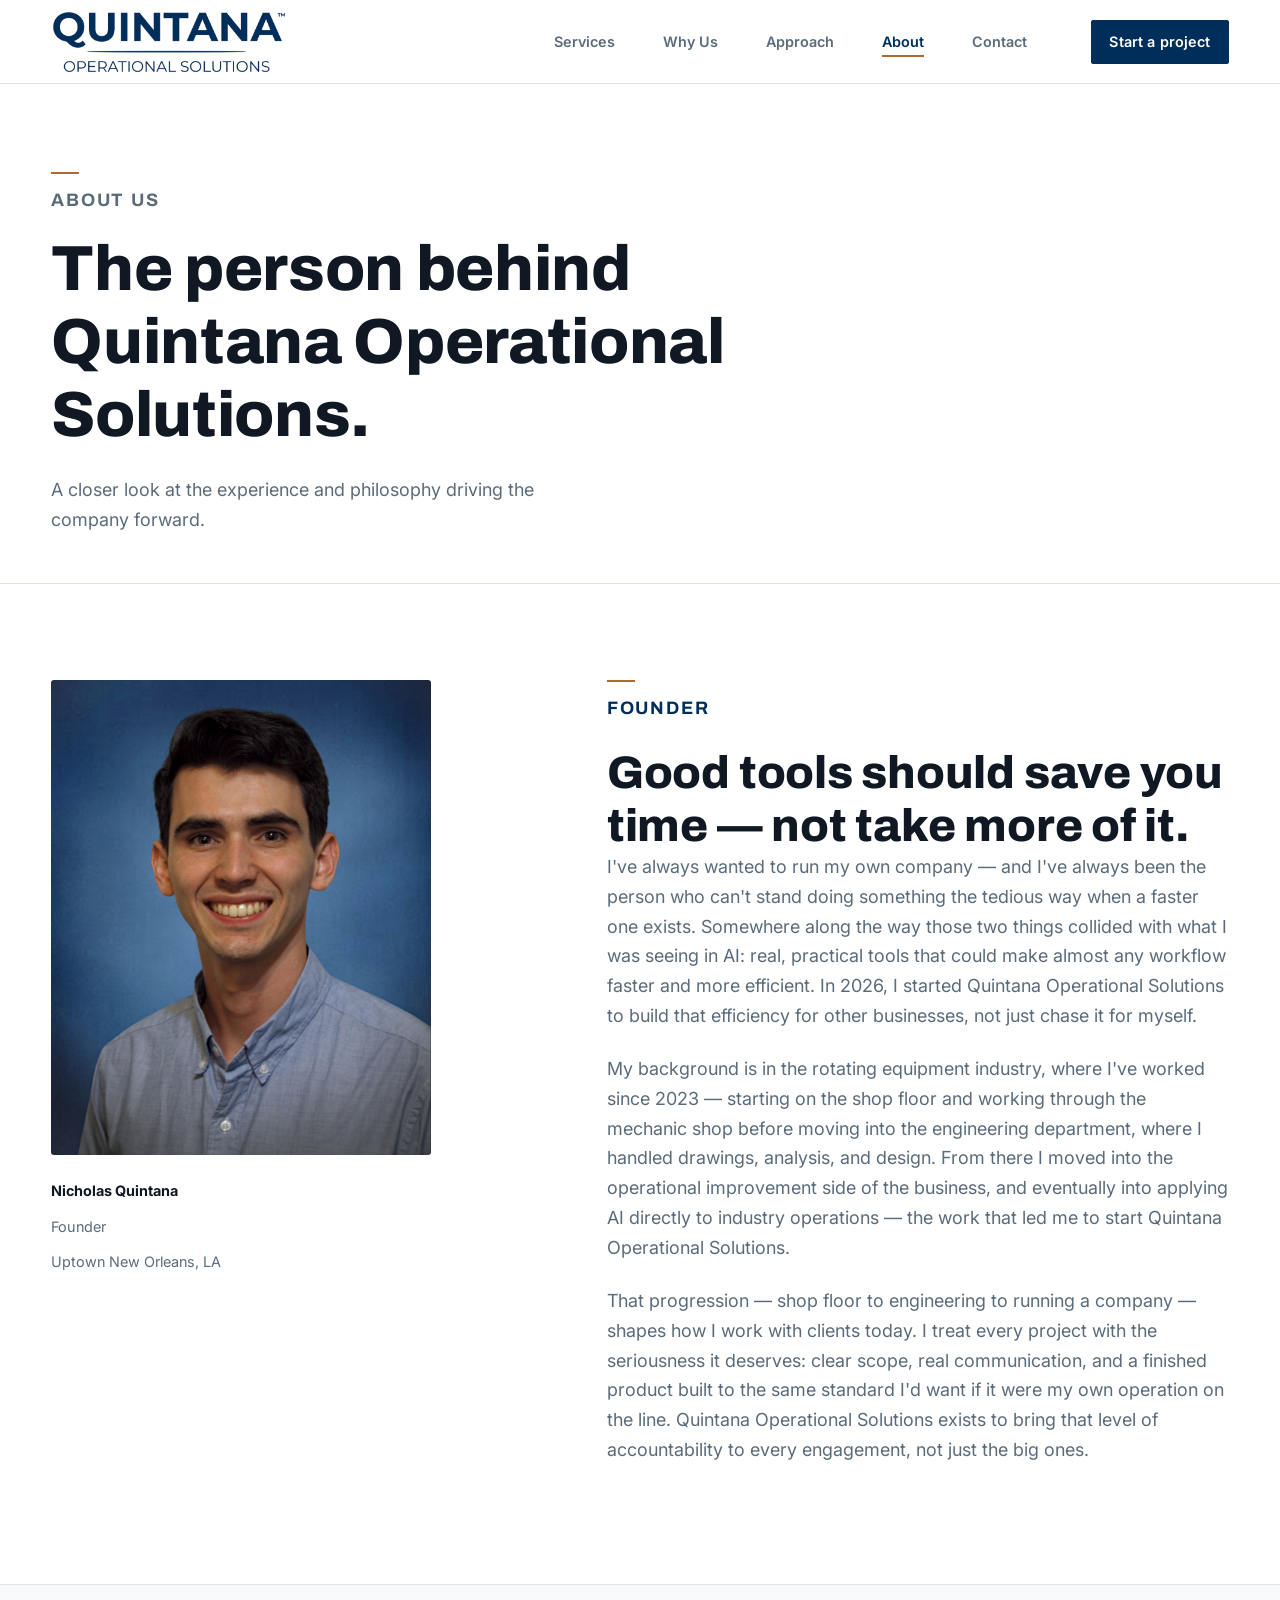
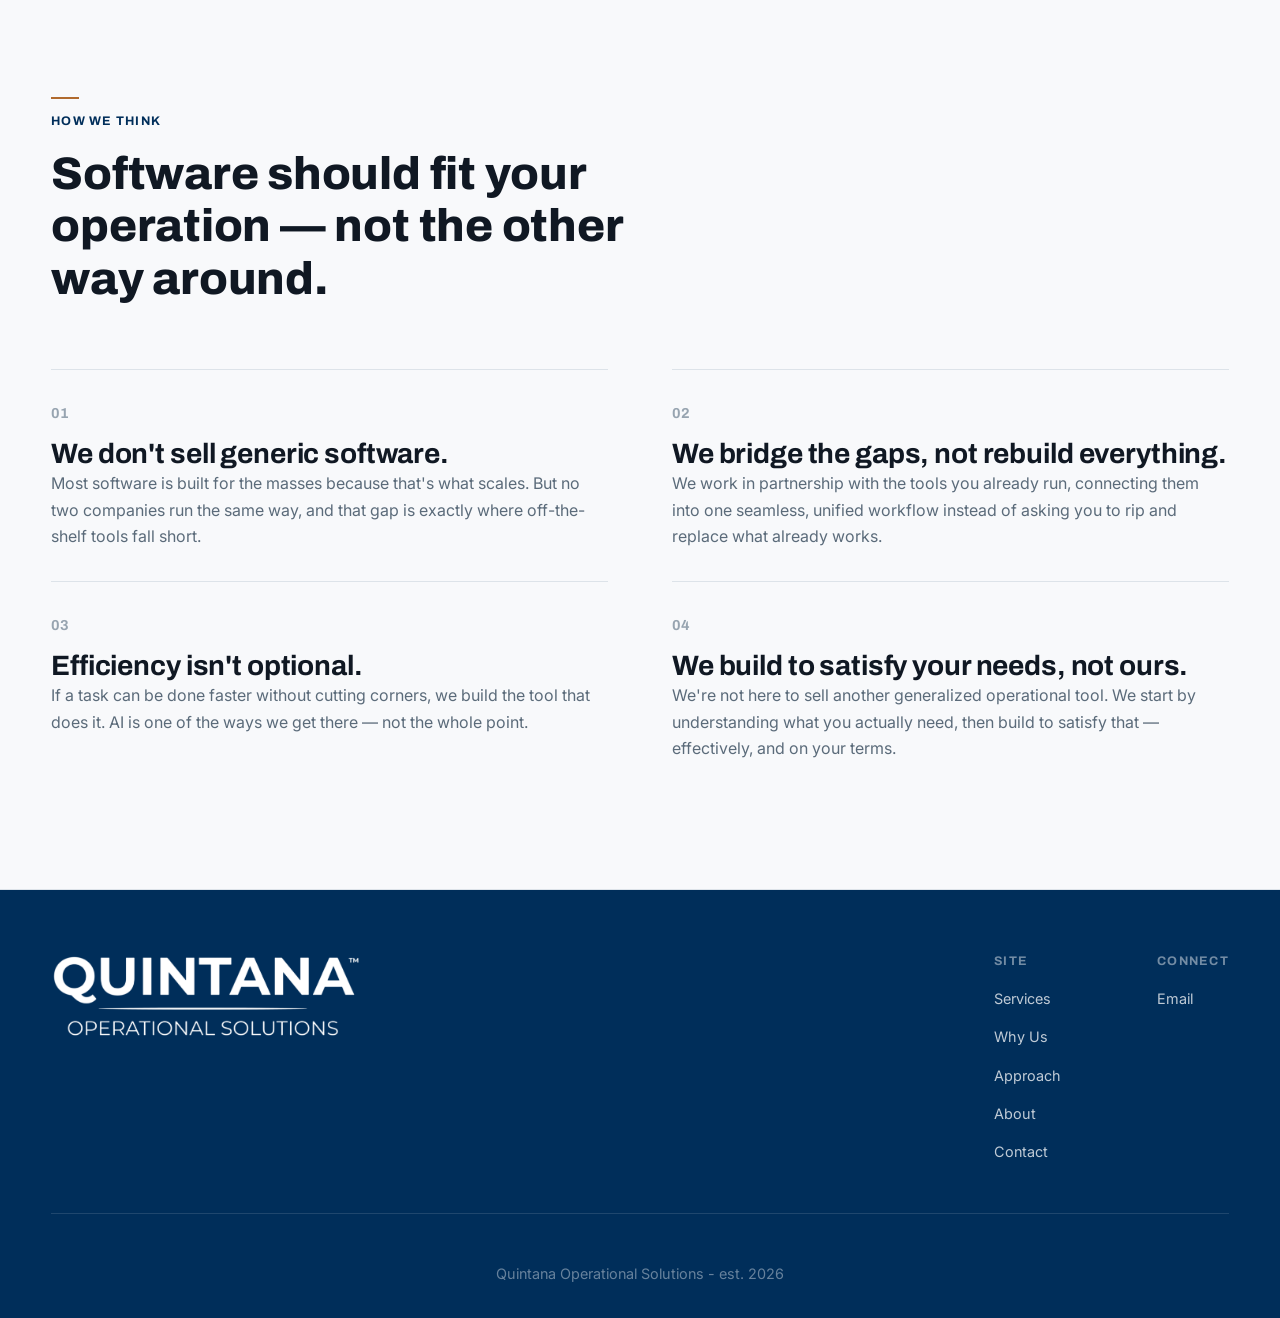
==== about.html @ 52c7de35 "Initial commit — responsive website build" ====
<!DOCTYPE html>
<html lang="en">
<head>
  <meta charset="UTF-8">
  <meta name="viewport" content="width=device-width, initial-scale=1.0">
  <title>About | Quintana Operational Solutions</title>
  <meta name="description" content="Meet Nicholas Quintana, founder of Quintana Operational Solutions — a New Orleans-based custom software and AI automation company built on hands-on industry experience.">
  <link rel="icon" type="image/png" sizes="32x32" href="assets/icons/favicon-32.png">
  <link rel="icon" type="image/png" sizes="64x64" href="assets/icons/favicon-64.png">
  <link rel="apple-touch-icon" href="assets/icons/apple-touch-icon.png">
  <meta name="theme-color" content="#002e5a">

  <link rel="preconnect" href="https://fonts.googleapis.com">
  <link rel="preconnect" href="https://fonts.gstatic.com" crossorigin>
  <link href="https://fonts.googleapis.com/css2?family=Archivo:wght@600;700;800;900&amp;family=IBM+Plex+Mono:wght@500;600&amp;family=Inter:wght@400;500;600;700&amp;display=swap" rel="stylesheet">

  <link rel="stylesheet" href="css/variables.css">
  <link rel="stylesheet" href="css/base.css">
  <link rel="stylesheet" href="css/layout.css">
  <link rel="stylesheet" href="css/components.css">
  <link rel="stylesheet" href="css/pages.css">
</head>
<body>
  <a class="skip-link" href="#main">Skip to content</a>

  <header class="site-header">
    <div class="container">
      <a class="brand" href="index.html" aria-label="Quintana Operational Solutions — home">
        <img class="brand__logo" src="assets/logo/quintana-logo-navy.png" alt="Quintana Operational Solutions" width="591" height="160">
      </a>

      <button class="nav-toggle" aria-label="Toggle navigation menu" aria-expanded="false" aria-controls="primary-nav">
        <span></span><span></span><span></span>
      </button>

      <nav class="nav" id="primary-nav" aria-label="Primary">
        <ul class="nav__links">
          <li><a href="index.html#services">Services</a></li>
          <li><a href="index.html#why-us">Why Us</a></li>
          <li><a href="index.html#approach">Approach</a></li>
          <li><a href="about.html" class="is-active" aria-current="page">About</a></li>
          <li><a href="index.html#contact">Contact</a></li>
        </ul>
        <div class="nav__cta">
          <a class="btn btn--primary btn--sm" href="index.html#contact">Start a project</a>
        </div>
      </nav>
    </div>
  </header>

  <main id="main">

    <!-- ============ PAGE HEADER ============ -->
    <section class="page-header">
      <div class="container">
        <p class="eyebrow">About Us</p>
        <h1>The person behind Quintana Operational Solutions.</h1>
        <p>A closer look at the experience and philosophy driving the company forward.</p>
      </div>
    </section>

    <!-- ============ FOUNDER BIO ============ -->
    <section class="section">
      <div class="container">
        <div class="founder-section">
          <div class="founder-section__sticky">
            <div class="founder-portrait">
              <img src="assets/photos/nicholas-quintana.jpg" alt="Nicholas Quintana, Founder of Quintana Operational Solutions">
            </div>
            <div class="founder-meta">
              <div><strong>Nicholas Quintana</strong></div>
              <div>Founder</div>
              <div>Uptown New Orleans, LA</div>
            </div>
          </div>

          <div class="founder-bio">
            <p class="eyebrow">Founder</p>
            <h2>Good tools should save you time — not take more of it.</h2>
            <p>
              I've always wanted to run my own company — and I've always been the person who
              can't stand doing something the tedious way when a faster one exists. Somewhere
              along the way those two things collided with what I was seeing in AI: real,
              practical tools that could make almost any workflow faster and more efficient.
              In 2026, I started Quintana Operational Solutions to build that efficiency for
              other businesses, not just chase it for myself.
            </p>
            <p>
              My background is in the rotating equipment industry, where I've worked since 2023
              — starting on the shop floor and working through the mechanic shop before moving
              into the engineering department, where I handled drawings, analysis, and design.
              From there I moved into the operational improvement side of the business, and
              eventually into applying AI directly to industry operations — the work that led
              me to start Quintana Operational Solutions.
            </p>
            <p>
              That progression — shop floor to engineering to running a company — shapes how I
              work with clients today. I treat every project with the seriousness it deserves:
              clear scope, real communication, and a finished product built to the same standard
              I'd want if it were my own operation on the line. Quintana Operational Solutions
              exists to bring that level of accountability to every engagement, not just the big
              ones.
            </p>
          </div>
        </div>
      </div>
    </section>

    <!-- ============ VALUES / PHILOSOPHY ============ -->
    <section class="section section--alt">
      <div class="container">
        <div class="section-head">
          <p class="eyebrow">How We Think</p>
          <h2>Software should fit your operation — not the other way around.</h2>
        </div>

        <div class="values-grid">
          <div class="value-item">
            <span class="value-item__number">01</span>
            <h3>We don't sell generic software.</h3>
            <p>Most software is built for the masses because that's what scales. But no two companies run the same way, and that gap is exactly where off-the-shelf tools fall short.</p>
          </div>
          <div class="value-item">
            <span class="value-item__number">02</span>
            <h3>We bridge the gaps, not rebuild everything.</h3>
            <p>We work in partnership with the tools you already run, connecting them into one seamless, unified workflow instead of asking you to rip and replace what already works.</p>
          </div>
          <div class="value-item">
            <span class="value-item__number">03</span>
            <h3>Efficiency isn't optional.</h3>
            <p>If a task can be done faster without cutting corners, we build the tool that does it. AI is one of the ways we get there — not the whole point.</p>
          </div>
          <div class="value-item">
            <span class="value-item__number">04</span>
            <h3>We build to satisfy your needs, not ours.</h3>
            <p>We're not here to sell another generalized operational tool. We start by understanding what you actually need, then build to satisfy that — effectively, and on your terms.</p>
          </div>
        </div>
      </div>
    </section>

  </main>

  <footer class="site-footer">
    <div class="container">
      <div class="footer-top">
        <div>
          <a class="footer-brand" href="index.html" aria-label="Quintana Operational Solutions — home">
            <img class="footer-brand__logo" src="assets/logo/quintana-logo-white.png" alt="Quintana Operational Solutions" width="591" height="160">
          </a>
        </div>

        <div class="footer-links">
          <div>
            <h4>Site</h4>
            <ul>
              <li><a href="index.html#services">Services</a></li>
              <li><a href="index.html#why-us">Why Us</a></li>
              <li><a href="index.html#approach">Approach</a></li>
              <li><a href="about.html">About</a></li>
              <li><a href="index.html#contact">Contact</a></li>
            </ul>
          </div>
          <div>
            <h4>Connect</h4>
            <ul>
              <li><a href="mailto:info@quintanaos.com">Email</a></li>
            </ul>
          </div>
        </div>
      </div>

      <div class="footer-bottom">
        <span>Quintana Operational Solutions - est. 2026</span>
      </div>
    </div>
  </footer>

  <script src="js/main.js"></script>
</body>
</html>
---- css/variables.css ----
/*
  Design tokens — Quintana Operational Solutions
  Change values here to re-theme the entire site.
*/

:root {
  /* ---- Brand color ---- */
  --navy-900: #001220; /* dark navy — contact section, footer, photo blocks */
  --navy-800: #002e5a; /* logo blue — buttons, icons, text accents */

  /* ---- Accent (muted metal — used sparingly, never decoratively) ---- */
  --accent-600: #a35a24;
  --accent-500: #b06a2e;
  --accent-100: #f4e8dc;

  /* ---- Neutrals ---- */
  --ink-900: #101823;
  --ink-700: #33404d;
  --ink-500: #5b6b7a;
  --ink-300: #97a4b0;
  --line-200: #dde3e9;
  --line-100: #eaeef2;
  --paper-000: #ffffff;
  --paper-050: #f8f9fb;
  --paper-100: #f2f4f7;

  /* ---- Semantic aliases ---- */
  --color-bg: var(--paper-000);
  --color-bg-alt: var(--paper-050);
  --color-text: var(--ink-900);
  --color-text-soft: var(--ink-500);
  --color-border: var(--line-200);
  --color-brand: var(--navy-800);
  --color-brand-dark: var(--navy-900);
  --color-accent: var(--accent-500);

  /* ---- Typography ----
     Headings use a confident geometric grotesque (pairs with the wordmark).
     Body copy stays on a neutral, highly-legible sans.
     Monospace is reserved for tabular data only (dates, figures) — not decoration. */
  --font-heading: "Archivo", "Arial Narrow", Arial, sans-serif;
  --font-sans: "Inter", -apple-system, BlinkMacSystemFont, "Segoe UI", Roboto,
    Helvetica, Arial, sans-serif;
  --font-mono: "IBM Plex Mono", "SFMono-Regular", Consolas, "Liberation Mono",
    Menlo, monospace;

  --fs-900: clamp(2.5rem, 1.9rem + 2.6vw, 4.1rem);    /* hero H1 */
  --fs-800: clamp(2rem, 1.7rem + 1.5vw, 2.85rem);     /* section H2 */
  --fs-700: clamp(1.4rem, 1.25rem + 0.7vw, 1.75rem);  /* H3 */
  --fs-600: clamp(1.1rem, 1.02rem + 0.35vw, 1.3rem);  /* H4 / lead */
  --fs-500: 1.125rem; /* body large */
  --fs-400: 1rem;     /* body */
  --fs-300: 0.9rem;   /* small */
  --fs-200: 0.78rem;  /* label */

  --lh-tight: 1.15;
  --lh-snug: 1.35;
  --lh-normal: 1.65;

  /* ---- Spacing scale ---- */
  --space-1: 0.25rem;
  --space-2: 0.5rem;
  --space-3: 0.75rem;
  --space-4: 1rem;
  --space-5: 1.5rem;
  --space-6: 2rem;
  --space-7: 3rem;
  --space-8: 4rem;
  --space-9: 6rem;
  --space-10: 8rem;

  /* ---- Layout ---- */
  --container-max: 1440px;
  --container-pad: clamp(1.25rem, 4vw, 4rem);
  --radius-sm: 2px;
  --radius-md: 3px;
  --header-h: 84px;

  /* ---- Motion ---- */
  --ease-out: cubic-bezier(0.16, 1, 0.3, 1);
  --dur-fast: 150ms;
  --dur-med: 300ms;

  /* ---- Effects ---- */
  --shadow-sm: 0 1px 2px rgba(16, 24, 35, 0.06), 0 1px 1px rgba(16, 24, 35, 0.04);
  --shadow-md: 0 8px 24px rgba(16, 24, 35, 0.08), 0 2px 6px rgba(16, 24, 35, 0.05);
  --shadow-lg: 0 20px 48px rgba(0, 18, 32, 0.14), 0 4px 12px rgba(0, 18, 32, 0.06);
}
---- css/base.css ----
/* Reset & base element styles */

*,
*::before,
*::after {
  box-sizing: border-box;
}

html {
  -webkit-text-size-adjust: 100%;
  scroll-behavior: smooth;
}

html:focus-within {
  scroll-behavior: smooth;
}

@media (prefers-reduced-motion: reduce) {
  html {
    scroll-behavior: auto;
  }
  *,
  *::before,
  *::after {
    animation-duration: 0.01ms !important;
    animation-iteration-count: 1 !important;
    transition-duration: 0.01ms !important;
    scroll-behavior: auto !important;
  }
}

body {
  margin: 0;
  font-family: var(--font-sans);
  font-size: var(--fs-400);
  line-height: var(--lh-normal);
  color: var(--color-text);
  background: var(--color-bg);
  -webkit-font-smoothing: antialiased;
  -moz-osx-font-smoothing: grayscale;
  text-rendering: optimizeLegibility;
}

img,
picture,
svg {
  max-width: 100%;
  display: block;
}

a {
  color: inherit;
  text-decoration: none;
}

ul,
ol {
  padding: 0;
  margin: 0;
  list-style: none;
}

h1,
h2,
h3,
h4,
p,
figure {
  margin: 0;
}

h1,
h2,
h3,
h4 {
  font-family: var(--font-heading);
  font-weight: 700;
  line-height: var(--lh-tight);
  letter-spacing: -0.005em;
  color: var(--color-text);
}

h1 {
  font-size: var(--fs-900);
  font-weight: 800;
}

h2 {
  font-size: var(--fs-800);
  font-weight: 800;
}

h3 {
  font-size: var(--fs-700);
}

h4 {
  font-size: var(--fs-600);
}

p {
  color: var(--color-text-soft);
}

button {
  font-family: inherit;
}

input,
textarea,
select {
  font-family: inherit;
  font-size: inherit;
}

/* Accessible focus ring, consistent across interactive elements */
a:focus-visible,
button:focus-visible,
input:focus-visible,
textarea:focus-visible {
  outline: 2px solid var(--color-accent);
  outline-offset: 3px;
  border-radius: var(--radius-sm);
}

::selection {
  background: var(--navy-800);
  color: var(--paper-000);
}

.visually-hidden {
  position: absolute;
  width: 1px;
  height: 1px;
  padding: 0;
  margin: -1px;
  overflow: hidden;
  clip: rect(0, 0, 0, 0);
  white-space: nowrap;
  border: 0;
}

/* Skip link for keyboard users */
.skip-link {
  position: absolute;
  top: -48px;
  left: var(--space-4);
  z-index: 1000;
  background: var(--color-brand);
  color: #fff;
  padding: var(--space-3) var(--space-5);
  border-radius: var(--radius-sm);
  font-size: var(--fs-300);
  transition: top var(--dur-fast) var(--ease-out);
}

.skip-link:focus {
  top: var(--space-4);
}
---- css/layout.css ----
/* Structural layout: containers, grid, section rhythm */

.container {
  width: 100%;
  max-width: var(--container-max);
  margin-inline: auto;
  padding-inline: var(--container-pad);
}

.container--narrow {
  max-width: 800px;
}

section {
  position: relative;
}

.section {
  padding-block: var(--space-9);
}

@media (max-width: 1024px) {
  .section {
    padding-block: var(--space-8);
  }
}

@media (max-width: 640px) {
  .section {
    padding-block: var(--space-7);
  }
}

.section--tight {
  padding-block: var(--space-8);
}

.section--alt {
  background: var(--color-bg-alt);
  border-block: 1px solid var(--color-border);
}

.section--dark {
  background: var(--color-brand);
  color: #fff;
}

.section--dark h2,
.section--dark h3 {
  color: #fff;
}

.section--dark p {
  color: rgba(255, 255, 255, 0.7);
}


.section-head {
  max-width: 640px;
  margin-bottom: var(--space-8);
}

.section-head--center {
  max-width: 640px;
  margin-inline: auto;
  text-align: center;
}

.section-head h2 {
  margin-top: var(--space-4);
}

.section-head p {
  margin-top: var(--space-4);
}

@media (max-width: 640px) {
  .section-head {
    margin-bottom: var(--space-6);
  }
}

/* Generic responsive grids */
.grid {
  display: grid;
  gap: var(--space-6);
}

.grid--3 {
  grid-template-columns: repeat(3, 1fr);
}

.grid--2 {
  grid-template-columns: repeat(2, 1fr);
}

@media (max-width: 1024px) {
  .grid--3 {
    grid-template-columns: repeat(2, 1fr);
  }
}

@media (max-width: 640px) {
  .grid--3,
  .grid--2 {
    grid-template-columns: 1fr;
  }
}

.stack {
  display: flex;
  flex-direction: column;
}

.cluster {
  display: flex;
  align-items: center;
  flex-wrap: wrap;
  gap: var(--space-4);
}

/* Thin horizontal rule, used as a quiet section divider */
.rule {
  height: 1px;
  background: var(--color-border);
  border: none;
  margin: 0;
}
---- css/components.css ----
/* Reusable UI components */

/* ============ Eyebrow / section label ============ */
.eyebrow {
  display: block;
  font-family: var(--font-heading);
  font-size: var(--fs-200);
  letter-spacing: 0.1em;
  text-transform: uppercase;
  color: var(--color-brand);
  font-weight: 700;
}

.eyebrow::before {
  content: "";
  display: block;
  width: 28px;
  height: 2px;
  background: var(--color-accent);
  margin-bottom: var(--space-3);
}

.eyebrow--on-dark {
  color: rgba(255, 255, 255, 0.85);
}

.eyebrow--on-dark::before {
  background: rgba(255, 255, 255, 0.55);
}

/* ============ Buttons ============ */
.btn {
  display: inline-flex;
  align-items: center;
  justify-content: center;
  gap: var(--space-2);
  padding: 0.85em 1.6em;
  font-size: var(--fs-300);
  font-weight: 600;
  letter-spacing: 0.01em;
  border-radius: var(--radius-sm);
  border: 1px solid transparent;
  cursor: pointer;
  transition: background var(--dur-fast) var(--ease-out),
    border-color var(--dur-fast) var(--ease-out),
    color var(--dur-fast) var(--ease-out),
    transform var(--dur-fast) var(--ease-out);
  white-space: nowrap;
  min-height: 44px;
}

.btn:active {
  transform: translateY(1px);
}

.btn--primary {
  background: var(--color-brand);
  color: #fff;
  border-color: var(--color-brand);
}

.btn--primary:hover {
  background: var(--navy-900);
  border-color: var(--navy-900);
}

.btn--ghost {
  background: transparent;
  color: var(--color-text);
  border-color: var(--color-border);
}

.btn--ghost:hover {
  border-color: var(--color-brand);
  color: var(--color-brand);
}

.btn--on-dark {
  background: #fff;
  color: var(--color-brand-dark);
  border-color: #fff;
}

.btn--on-dark:hover {
  background: var(--accent-100);
  border-color: var(--accent-100);
}

.btn--ghost-on-dark {
  background: transparent;
  color: #fff;
  border-color: rgba(255, 255, 255, 0.35);
}

.btn--ghost-on-dark:hover {
  border-color: #fff;
}

.btn--sm {
  padding: 0.6em 1.2em;
  font-size: var(--fs-300);
}

/* Text link with animated underline / arrow */
.link-arrow {
  display: inline-flex;
  align-items: center;
  gap: var(--space-2);
  font-size: var(--fs-300);
  font-weight: 600;
  color: var(--color-brand);
  border-bottom: 1px solid var(--color-border);
  padding-bottom: 2px;
  transition: border-color var(--dur-fast) var(--ease-out), gap var(--dur-fast) var(--ease-out);
}

.link-arrow svg {
  width: 14px;
  height: 14px;
  transition: transform var(--dur-fast) var(--ease-out);
}

.link-arrow:hover {
  border-color: var(--color-brand);
  gap: var(--space-3);
}

.link-arrow:hover svg {
  transform: translateX(2px);
}

/* ============ Site header / nav ============ */
.site-header {
  position: sticky;
  top: 0;
  z-index: 500;
  height: var(--header-h);
  display: flex;
  align-items: center;
  border-bottom: 1px solid var(--color-border);
  transition: box-shadow var(--dur-med) var(--ease-out);
}

/* Blur lives on a pseudo-element, not .site-header itself — filter/backdrop-filter
   on an ancestor becomes the containing block for position:fixed descendants,
   which would hijack the mobile nav overlay's fixed positioning. */
.site-header::before {
  content: "";
  position: absolute;
  inset: 0;
  z-index: -1;
  background: rgba(255, 255, 255, 0.92);
  backdrop-filter: saturate(180%) blur(10px);
  -webkit-backdrop-filter: saturate(180%) blur(10px);
}

.site-header.is-scrolled {
  box-shadow: var(--shadow-sm);
}

.site-header .container {
  display: flex;
  align-items: center;
  justify-content: space-between;
  gap: var(--space-6);
  height: 100%;
}

.brand {
  display: flex;
  align-items: center;
}

.brand__logo {
  height: 64px;
  width: auto;
  display: block;
}

@media (max-width: 480px) {
  .brand__logo {
    height: 46px;
  }
}

.nav {
  display: flex;
  align-items: center;
  gap: var(--space-8);
}

.nav__links {
  display: flex;
  align-items: center;
  gap: var(--space-7);
}

.nav__links a {
  font-size: var(--fs-300);
  font-weight: 600;
  color: var(--color-text-soft);
  position: relative;
  padding-block: 4px;
  transition: color var(--dur-fast) var(--ease-out);
}

.nav__links a:hover,
.nav__links a.is-active {
  color: var(--color-brand);
}

.nav__links a.is-active::after {
  content: "";
  position: absolute;
  left: 0;
  right: 0;
  bottom: -3px;
  height: 2px;
  background: var(--color-accent);
}

.nav__cta {
  display: flex;
}

.nav-toggle {
  display: none;
  flex-direction: column;
  justify-content: center;
  gap: 5px;
  width: 40px;
  height: 40px;
  border: 1px solid var(--color-border);
  border-radius: var(--radius-sm);
  background: #fff;
  cursor: pointer;
  padding: 0;
}

.nav-toggle span {
  display: block;
  width: 18px;
  height: 2px;
  margin-inline: auto;
  background: var(--color-brand-dark);
  transition: transform var(--dur-fast) var(--ease-out), opacity var(--dur-fast) var(--ease-out);
}

.nav-toggle[aria-expanded="true"] span:nth-child(1) {
  transform: translateY(7px) rotate(45deg);
}

.nav-toggle[aria-expanded="true"] span:nth-child(2) {
  opacity: 0;
}

.nav-toggle[aria-expanded="true"] span:nth-child(3) {
  transform: translateY(-7px) rotate(-45deg);
}

@media (max-width: 1024px) {
  .nav-toggle {
    display: flex;
  }

  .nav {
    position: fixed;
    inset: var(--header-h) 0 0 0;
    background: #fff;
    flex-direction: column;
    align-items: stretch;
    justify-content: flex-start;
    padding: var(--space-7) var(--container-pad);
    gap: var(--space-8);
    transform: translateY(-8px);
    opacity: 0;
    visibility: hidden;
    pointer-events: none;
    transition: opacity var(--dur-med) var(--ease-out),
      transform var(--dur-med) var(--ease-out),
      visibility var(--dur-med);
    overflow-y: auto;
  }

  .nav.is-open {
    opacity: 1;
    transform: translateY(0);
    visibility: visible;
    pointer-events: auto;
  }

  .nav__links {
    flex-direction: column;
    align-items: flex-start;
    gap: var(--space-6);
  }

  .nav__links a {
    font-size: var(--fs-600);
    padding-block: var(--space-2);
    min-height: 44px;
    display: flex;
    align-items: center;
  }

  .nav__cta .btn {
    width: 100%;
    min-height: 48px;
  }
}

/* ============ Cards ============ */
.card {
  background: var(--paper-000);
  border: 1px solid var(--color-border);
  border-radius: var(--radius-md);
  padding: var(--space-6);
  position: relative;
  transition: border-color var(--dur-fast) var(--ease-out),
    box-shadow var(--dur-fast) var(--ease-out),
    transform var(--dur-fast) var(--ease-out);
}

.card:hover {
  box-shadow: var(--shadow-md);
  border-color: var(--ink-300);
  transform: translateY(-2px);
}

.service-card__icon {
  width: 30px;
  height: 30px;
  display: flex;
  align-items: center;
  justify-content: center;
  color: var(--color-brand);
  margin-bottom: var(--space-6);
}

.service-card__icon svg {
  width: 30px;
  height: 30px;
}

.service-card h3 {
  margin-bottom: var(--space-3);
  font-size: var(--fs-600);
}

.service-card p {
  margin-bottom: var(--space-5);
}

/* ============ Stat / metric strip ============ */
.stat-strip {
  display: grid;
  grid-template-columns: repeat(3, 1fr);
  border: 1px solid var(--color-border);
  border-radius: var(--radius-md);
  overflow: hidden;
}

.stat-strip--2 {
  grid-template-columns: repeat(2, 1fr);
}

.stat-strip--on-dark {
  border-color: rgba(255, 255, 255, 0.18);
}

.stat {
  padding: var(--space-6);
  text-align: left;
  border-left: 1px solid var(--color-border);
}

.stat:first-child {
  border-left: none;
}

.stat-strip--on-dark .stat {
  border-left-color: rgba(255, 255, 255, 0.18);
}

.stat__value {
  font-family: var(--font-mono);
  font-size: var(--fs-700);
  font-weight: 600;
  color: var(--color-brand);
  display: block;
  margin-bottom: var(--space-2);
}

.stat-strip--on-dark .stat__value {
  color: #fff;
}

.stat__value--text {
  font-family: var(--font-heading);
  font-size: var(--fs-600);
  word-break: break-word;
}

.stat__value--text:is(a):hover {
  color: var(--accent-500);
}

.stat__label {
  font-size: var(--fs-300);
  color: var(--color-text-soft);
}

.stat-strip--on-dark .stat__label {
  color: rgba(255, 255, 255, 0.6);
}

@media (max-width: 640px) {
  .stat-strip {
    grid-template-columns: 1fr;
  }
  .stat {
    border-left: none;
  }
  .stat:not(:first-child) {
    border-top: 1px solid var(--color-border);
  }
  .stat-strip--on-dark .stat:not(:first-child) {
    border-top-color: rgba(255, 255, 255, 0.18);
  }
}

/* ============ Process steps ============ */
.steps {
  display: grid;
  grid-template-columns: repeat(4, 1fr);
  gap: var(--space-6);
}

.step {
  padding-top: var(--space-5);
  border-top: 2px solid var(--color-border);
  position: relative;
}

.step__number {
  font-family: var(--font-heading);
  font-size: var(--fs-300);
  color: var(--ink-300);
  font-weight: 700;
  display: block;
  margin-bottom: var(--space-4);
}

.step h3 {
  font-size: var(--fs-600);
  margin-bottom: var(--space-3);
}

@media (max-width: 1024px) {
  .steps {
    grid-template-columns: repeat(2, 1fr);
  }
}

@media (max-width: 640px) {
  .steps {
    grid-template-columns: 1fr;
  }
}

/* ============ Work / case study ============ */
.work-item {
  display: grid;
  grid-template-columns: 1.1fr 1fr;
  gap: var(--space-8);
  align-items: center;
  padding-block: var(--space-8);
  border-top: 1px solid var(--color-border);
}

.work-item:first-of-type {
  border-top: none;
  padding-top: 0;
}

.work-item__media {
  aspect-ratio: 4 / 3;
  border-radius: var(--radius-md);
  border: 1px solid var(--color-border);
  background: var(--paper-050);
  position: relative;
  overflow: hidden;
  display: flex;
  align-items: center;
  justify-content: center;
}

.work-item__media span {
  font-family: var(--font-sans);
  font-size: var(--fs-300);
  font-weight: 500;
  color: var(--ink-300);
}

.work-item__tags {
  display: flex;
  align-items: center;
  flex-wrap: wrap;
  gap: var(--space-1) var(--space-3);
  margin-bottom: var(--space-4);
}

.tag {
  font-family: var(--font-heading);
  font-size: 0.72rem;
  letter-spacing: 0.06em;
  text-transform: uppercase;
  font-weight: 700;
  color: var(--color-text-soft);
}

.tag:not(:last-child)::after {
  content: "\2013";
  margin-left: var(--space-3);
  color: var(--line-200);
}

.work-item h3 {
  margin-bottom: var(--space-4);
}

.work-item p {
  margin-bottom: var(--space-5);
}

@media (max-width: 1024px) {
  .work-item {
    grid-template-columns: 1fr;
    gap: var(--space-5);
  }
  .work-item__media {
    order: -1;
  }
}

@media (max-width: 640px) {
  .work-item {
    padding-block: var(--space-6);
  }
}

/* ============ About teaser ============ */
.about-teaser {
  display: grid;
  grid-template-columns: 0.9fr 1.1fr;
  gap: var(--space-9);
  align-items: center;
}

.about-teaser__portrait {
  aspect-ratio: 4 / 5;
  max-width: 380px;
  border-radius: var(--radius-md);
  background: var(--navy-900);
  position: relative;
  overflow: hidden;
}

.about-teaser__portrait img {
  width: 100%;
  height: 100%;
  object-fit: cover;
  display: block;
}

@media (max-width: 1024px) {
  .about-teaser {
    grid-template-columns: 1fr;
    gap: var(--space-6);
  }
  .about-teaser__portrait {
    max-width: 320px;
  }
}

/* ============ Footer ============ */
.site-footer {
  background: var(--color-brand);
  color: rgba(255, 255, 255, 0.7);
  padding-block: var(--space-8) var(--space-6);
}

.site-footer .container {
  display: flex;
  flex-direction: column;
  gap: var(--space-7);
}

.footer-top {
  display: flex;
  justify-content: space-between;
  align-items: flex-start;
  gap: var(--space-7);
  flex-wrap: wrap;
  padding-bottom: var(--space-7);
  border-bottom: 1px solid rgba(255, 255, 255, 0.12);
}

.footer-brand {
  display: inline-flex;
}

.footer-brand__logo {
  height: 84px;
  width: auto;
  display: block;
}

.footer-tagline {
  max-width: 320px;
  font-size: var(--fs-300);
  color: rgba(255, 255, 255, 0.55);
  margin-top: var(--space-4);
}

.footer-links {
  display: flex;
  gap: var(--space-9);
  flex-wrap: wrap;
}

.footer-links h4 {
  font-family: var(--font-heading);
  font-size: var(--fs-200);
  color: rgba(255, 255, 255, 0.45);
  text-transform: uppercase;
  letter-spacing: 0.1em;
  font-weight: 700;
  margin-bottom: var(--space-4);
}

.footer-links ul {
  display: flex;
  flex-direction: column;
  gap: var(--space-3);
}

.footer-links a {
  font-size: var(--fs-300);
  color: rgba(255, 255, 255, 0.75);
  transition: color var(--dur-fast) var(--ease-out);
}

.footer-links a:hover {
  color: #fff;
}

.footer-bottom {
  display: flex;
  justify-content: center;
  align-items: center;
  flex-wrap: wrap;
  gap: var(--space-3);
  font-size: var(--fs-300);
  color: rgba(255, 255, 255, 0.4);
  text-align: center;
}

@media (max-width: 640px) {
  .footer-top {
    flex-direction: column;
    align-items: center;
    text-align: center;
  }
  .footer-links {
    gap: var(--space-7);
    justify-content: center;
  }
}

/* ============ Page header (About page) ============ */
.page-header {
  padding-block: var(--space-8) var(--space-7);
  background: var(--color-bg);
  border-bottom: 1px solid var(--color-border);
}

@media (max-width: 640px) {
  .page-header {
    padding-block: var(--space-7) var(--space-6);
  }
}

.page-header h1 {
  margin-top: var(--space-4);
  max-width: 720px;
}

.page-header p {
  margin-top: var(--space-5);
  max-width: 560px;
  font-size: var(--fs-500);
  color: var(--color-text-soft);
}

/* ============ Bio / credentials list ============ */
.credential-list {
  border-top: 1px solid var(--color-border);
}

.credential-item {
  display: grid;
  grid-template-columns: 180px 1fr;
  gap: var(--space-6);
  padding-block: var(--space-6);
  border-bottom: 1px solid var(--color-border);
}

.credential-item__period {
  font-family: var(--font-mono);
  font-size: var(--fs-300);
  color: var(--color-text-soft);
}

.credential-item h4 {
  margin-bottom: var(--space-2);
}

@media (max-width: 640px) {
  .credential-item {
    grid-template-columns: 1fr;
    gap: var(--space-2);
  }
}

/* ============ Values grid (About page) ============ */
.value-item {
  padding: var(--space-6) 0;
  border-top: 1px solid var(--color-border);
}

.value-item__number {
  font-family: var(--font-heading);
  color: var(--ink-300);
  font-size: var(--fs-300);
  font-weight: 700;
  display: block;
  margin-bottom: var(--space-3);
}
---- css/pages.css ----
/* Page-specific layout: hero sections and one-off compositions */

/* ============ Home hero ============ */
.hero {
  position: relative;
  padding-block: var(--space-9) var(--space-9);
  background: var(--color-bg);
  border-bottom: 1px solid var(--color-border);
  overflow: hidden;
}

@media (max-width: 1024px) {
  .hero {
    padding-block: var(--space-8);
  }
}

@media (max-width: 640px) {
  .hero {
    padding-block: var(--space-7);
  }
}

.hero .container {
  position: relative;
  display: grid;
  grid-template-columns: 1.05fr 0.95fr;
  gap: var(--space-8);
  align-items: center;
}

.hero__content {
  max-width: 620px;
}

.hero__eyebrow {
  margin-bottom: var(--space-5);
}

.hero h1 {
  margin-bottom: var(--space-6);
}

.hero__lead {
  font-size: var(--fs-500);
  color: var(--color-text-soft);
  max-width: 520px;
  margin-bottom: var(--space-7);
}

.hero__actions {
  display: flex;
  gap: var(--space-4);
  flex-wrap: wrap;
  margin-bottom: var(--space-8);
}

.hero__diagram {
  width: 100%;
  height: auto;
  color: var(--navy-800);
}

@media (max-width: 1024px) {
  .hero .container {
    grid-template-columns: 1fr;
  }
  .hero__diagram {
    display: none;
  }
  .hero__content {
    max-width: none;
  }
}

@media (max-width: 640px) {
  .hero__actions {
    flex-direction: column;
    align-items: stretch;
  }
}

/* ============ CTA band ============ */
.cta-band {
  background: var(--color-brand);
  color: #fff;
  padding-block: var(--space-8);
  text-align: center;
}

.cta-band h2 {
  color: #fff;
  margin-bottom: var(--space-5);
}

.cta-band__actions {
  display: flex;
  gap: var(--space-4);
  justify-content: center;
  flex-wrap: wrap;
}

/* ============ About page composition ============ */
.founder-section {
  display: grid;
  grid-template-columns: 0.85fr 1.15fr;
  gap: var(--space-9);
}

.founder-section__sticky {
  align-self: start;
}

.founder-portrait {
  aspect-ratio: 4 / 5;
  max-width: 380px;
  border-radius: var(--radius-md);
  background: var(--navy-900);
  position: relative;
  overflow: hidden;
  margin-bottom: var(--space-5);
}

.founder-portrait img {
  width: 100%;
  height: 100%;
  object-fit: cover;
  display: block;
}

.founder-meta {
  display: flex;
  flex-direction: column;
  gap: var(--space-3);
  font-size: var(--fs-300);
  color: var(--color-text-soft);
}

.founder-meta strong {
  color: var(--color-text);
}

.founder-bio > p {
  margin-bottom: var(--space-5);
  font-size: var(--fs-500);
}

.founder-bio h3 {
  margin-top: var(--space-8);
  margin-bottom: var(--space-4);
}

@media (max-width: 1024px) {
  .founder-section {
    grid-template-columns: 1fr;
    gap: var(--space-7);
  }
  .founder-section__sticky {
    max-width: 320px;
  }
}

/* ============ Values / approach on About ============ */
.values-grid {
  display: grid;
  grid-template-columns: repeat(2, 1fr);
  gap: 0 var(--space-8);
}

@media (max-width: 640px) {
  .values-grid {
    grid-template-columns: 1fr;
  }
}
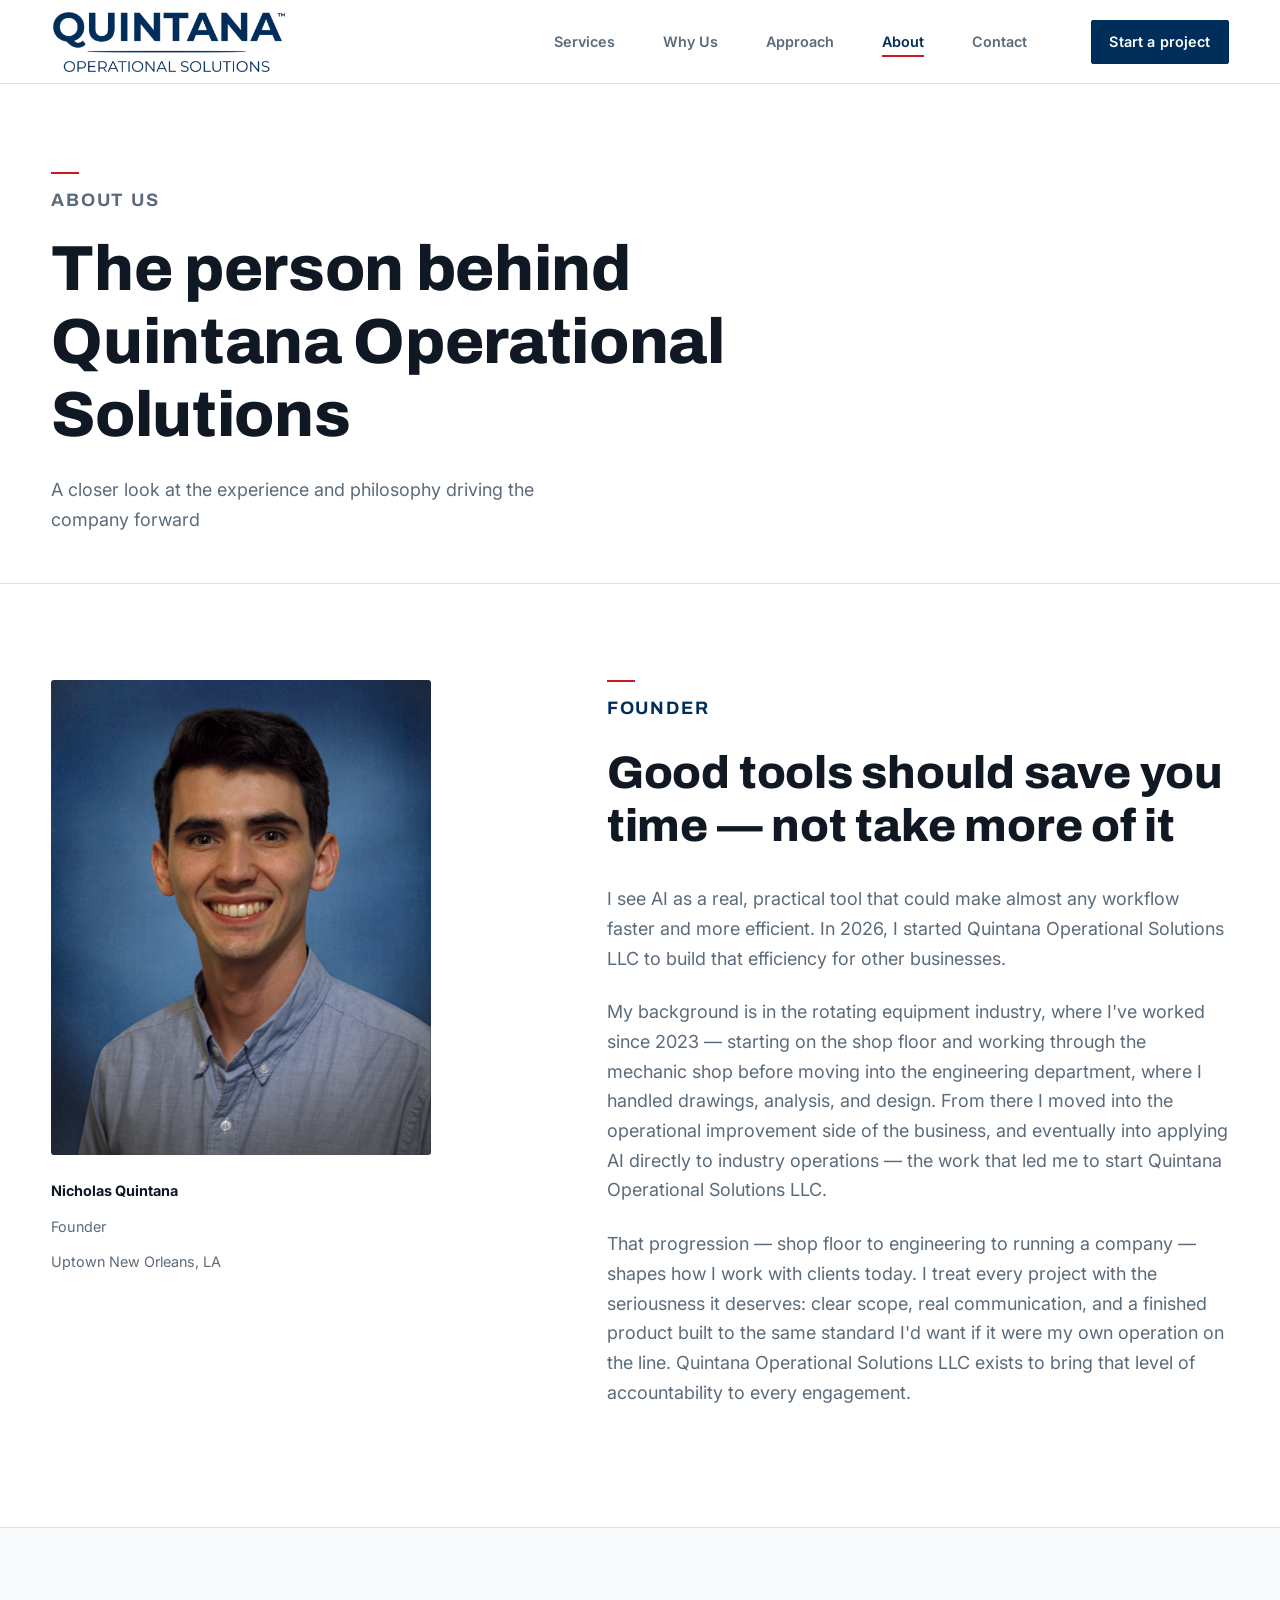
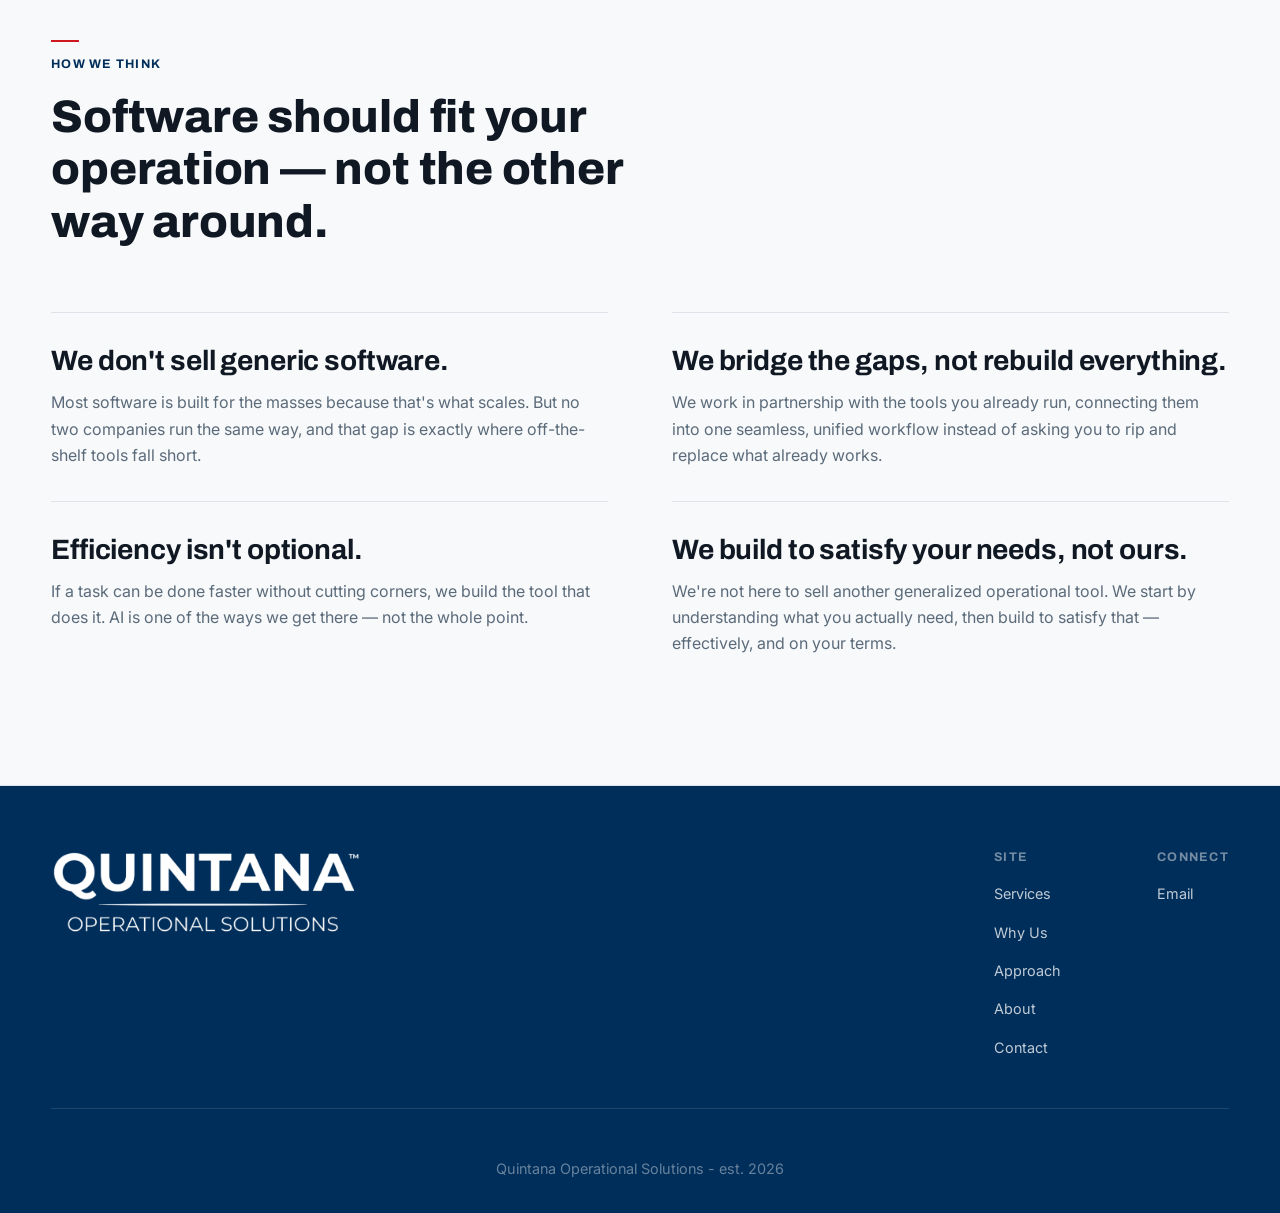
==== commit d5642c16: "Website updates — [brief description of what you fixed]" ====
--- a/about.html
+++ b/about.html
@@ -54,8 +54,8 @@
     <section class="page-header">
       <div class="container">
         <p class="eyebrow">About Us</p>
-        <h1>The person behind Quintana Operational Solutions.</h1>
-        <p>A closer look at the experience and philosophy driving the company forward.</p>
+        <h1>The person behind Quintana Operational Solutions</h1>
+        <p>A closer look at the experience and philosophy driving the company forward</p>
       </div>
     </section>
 
@@ -76,14 +76,12 @@
 
           <div class="founder-bio">
             <p class="eyebrow">Founder</p>
-            <h2>Good tools should save you time — not take more of it.</h2>
+            <h2>Good tools should save you time — not take more of it</h2>
             <p>
-              I've always wanted to run my own company — and I've always been the person who
-              can't stand doing something the tedious way when a faster one exists. Somewhere
-              along the way those two things collided with what I was seeing in AI: real,
-              practical tools that could make almost any workflow faster and more efficient.
-              In 2026, I started Quintana Operational Solutions to build that efficiency for
-              other businesses, not just chase it for myself.
+              I see AI as a real,
+              practical tool that could make almost any workflow faster and more efficient.
+              In 2026, I started Quintana Operational Solutions LLC to build that efficiency for
+              other businesses.
             </p>
             <p>
               My background is in the rotating equipment industry, where I've worked since 2023
@@ -91,15 +89,14 @@
               into the engineering department, where I handled drawings, analysis, and design.
               From there I moved into the operational improvement side of the business, and
               eventually into applying AI directly to industry operations — the work that led
-              me to start Quintana Operational Solutions.
+              me to start Quintana Operational Solutions LLC.
             </p>
             <p>
               That progression — shop floor to engineering to running a company — shapes how I
               work with clients today. I treat every project with the seriousness it deserves:
               clear scope, real communication, and a finished product built to the same standard
-              I'd want if it were my own operation on the line. Quintana Operational Solutions
-              exists to bring that level of accountability to every engagement, not just the big
-              ones.
+              I'd want if it were my own operation on the line. Quintana Operational Solutions LLC
+              exists to bring that level of accountability to every engagement.
             </p>
           </div>
         </div>
@@ -116,22 +113,18 @@
 
         <div class="values-grid">
           <div class="value-item">
-            <span class="value-item__number">01</span>
             <h3>We don't sell generic software.</h3>
             <p>Most software is built for the masses because that's what scales. But no two companies run the same way, and that gap is exactly where off-the-shelf tools fall short.</p>
           </div>
           <div class="value-item">
-            <span class="value-item__number">02</span>
             <h3>We bridge the gaps, not rebuild everything.</h3>
             <p>We work in partnership with the tools you already run, connecting them into one seamless, unified workflow instead of asking you to rip and replace what already works.</p>
           </div>
           <div class="value-item">
-            <span class="value-item__number">03</span>
             <h3>Efficiency isn't optional.</h3>
             <p>If a task can be done faster without cutting corners, we build the tool that does it. AI is one of the ways we get there — not the whole point.</p>
           </div>
           <div class="value-item">
-            <span class="value-item__number">04</span>
             <h3>We build to satisfy your needs, not ours.</h3>
             <p>We're not here to sell another generalized operational tool. We start by understanding what you actually need, then build to satisfy that — effectively, and on your terms.</p>
           </div>
--- a/css/variables.css
+++ b/css/variables.css
@@ -8,10 +8,10 @@
   --navy-900: #001220; /* dark navy — contact section, footer, photo blocks */
   --navy-800: #002e5a; /* logo blue — buttons, icons, text accents */
 
-  /* ---- Accent (muted metal — used sparingly, never decoratively) ---- */
-  --accent-600: #a35a24;
-  --accent-500: #b06a2e;
-  --accent-100: #f4e8dc;
+  /* ---- Accent (used sparingly, never decoratively) ---- */
+  --accent-600: #9a1216;
+  --accent-500: #ce181e;
+  --accent-100: #fbe6e7;
 
   /* ---- Neutrals ---- */
   --ink-900: #101823;
--- a/css/components.css
+++ b/css/components.css
@@ -739,6 +739,10 @@
   border-top: 1px solid var(--color-border);
 }
 
+.value-item h3 {
+  margin-bottom: var(--space-3);
+}
+
 .value-item__number {
   font-family: var(--font-heading);
   color: var(--ink-300);
--- a/css/pages.css
+++ b/css/pages.css
@@ -140,6 +140,10 @@
   color: var(--color-text);
 }
 
+.founder-bio h2 {
+  margin-bottom: var(--space-6);
+}
+
 .founder-bio > p {
   margin-bottom: var(--space-5);
   font-size: var(--fs-500);
